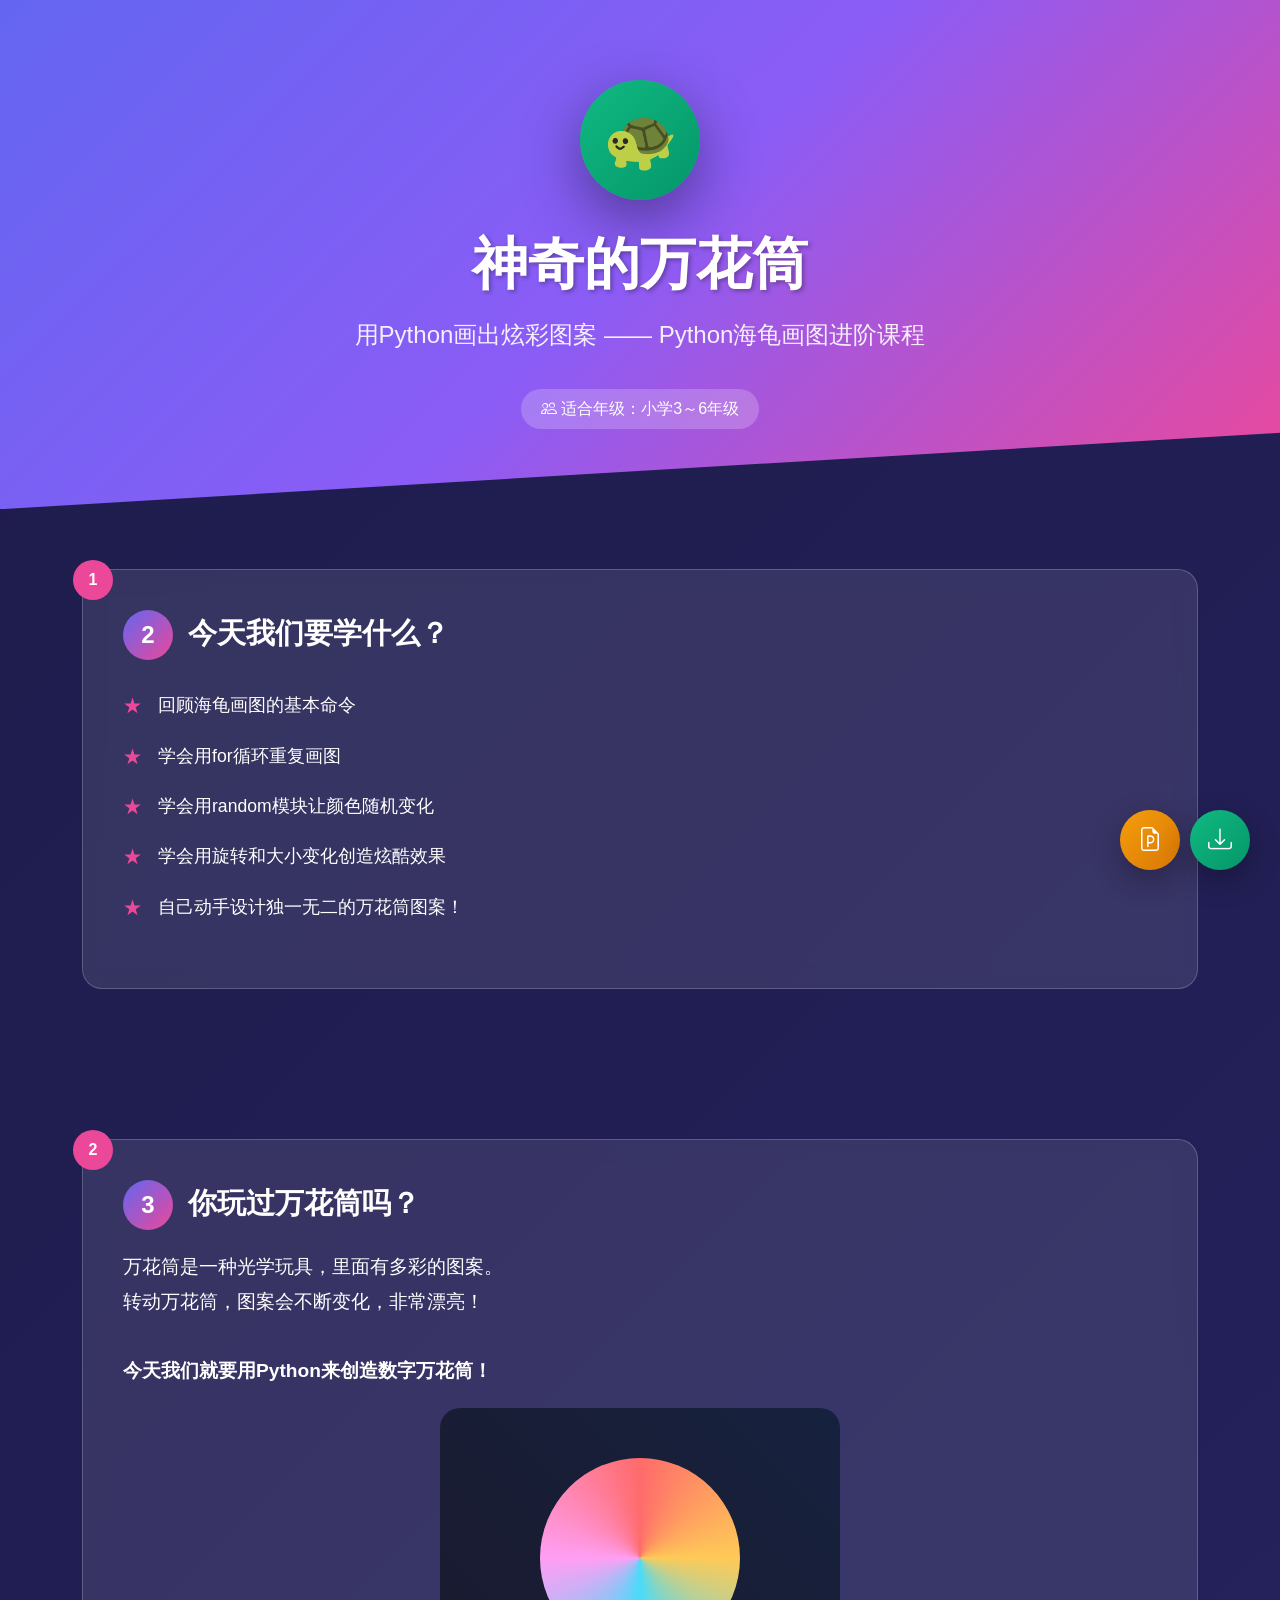
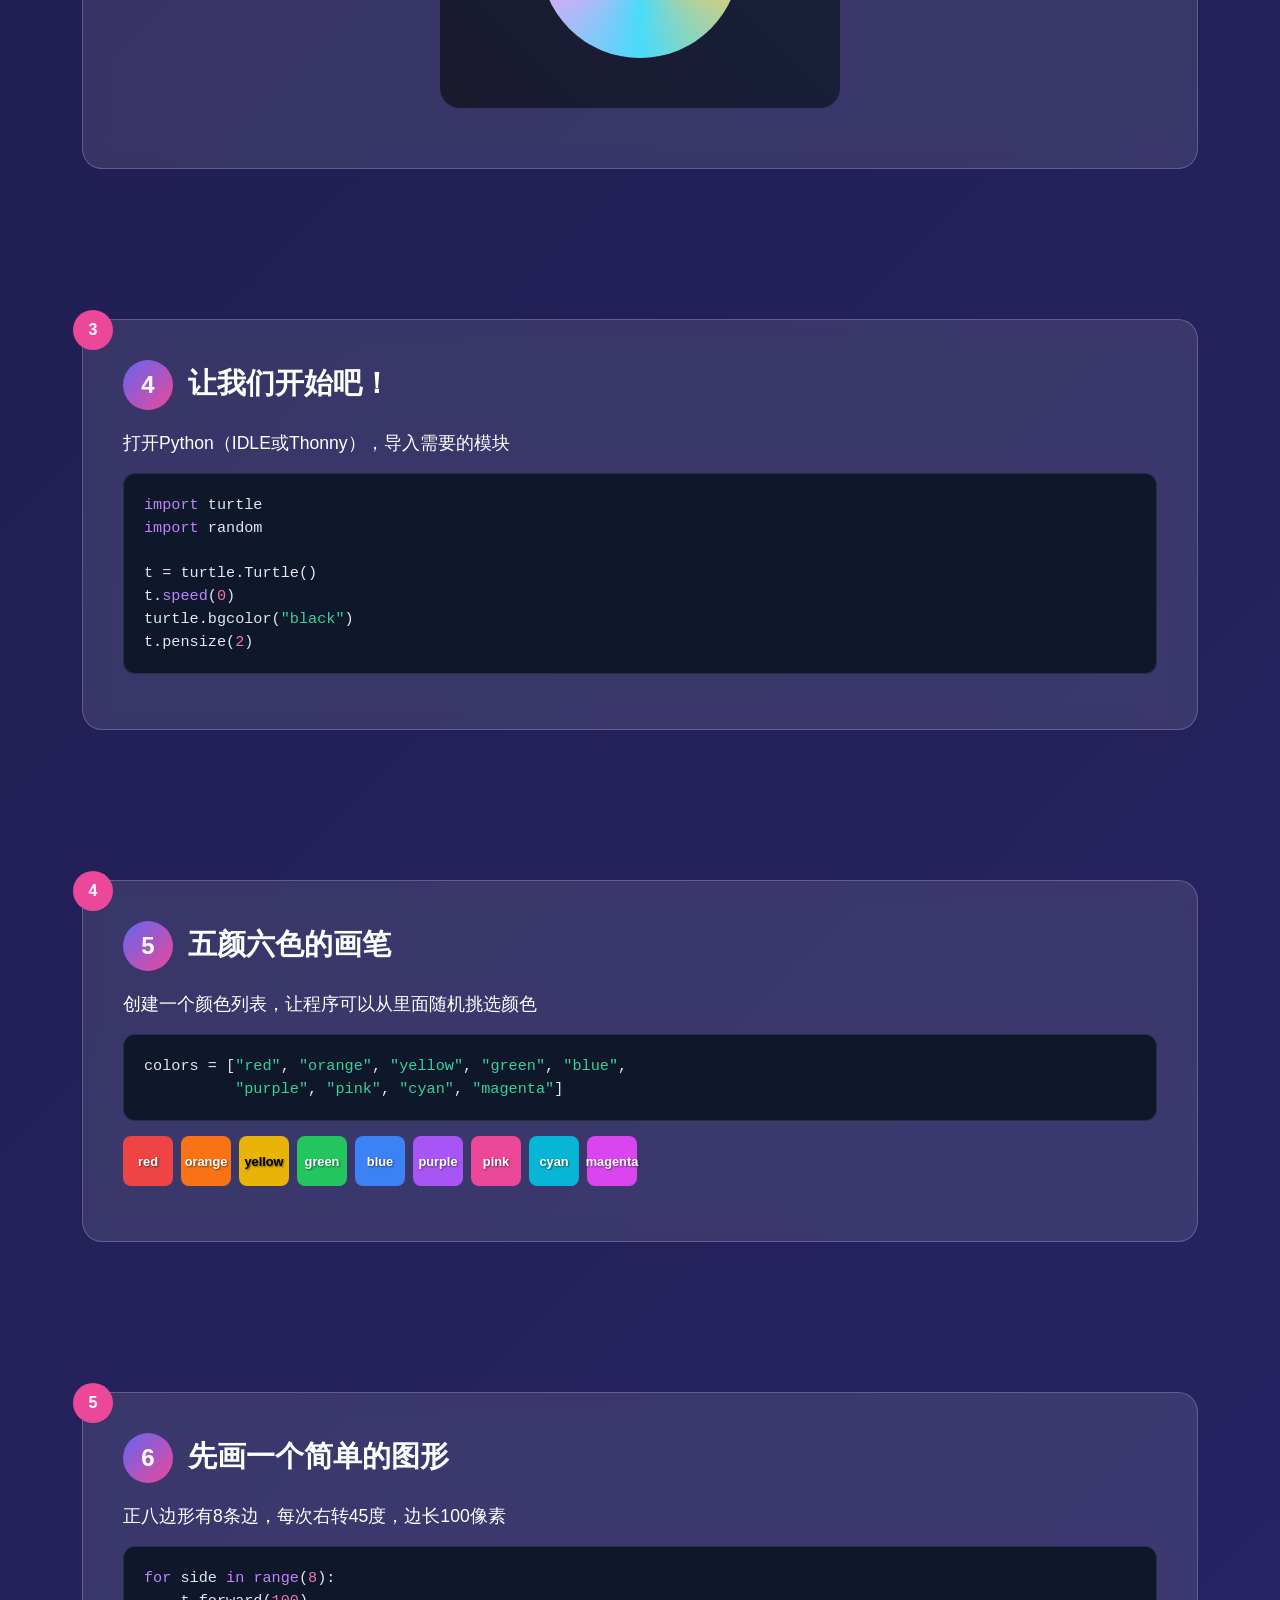
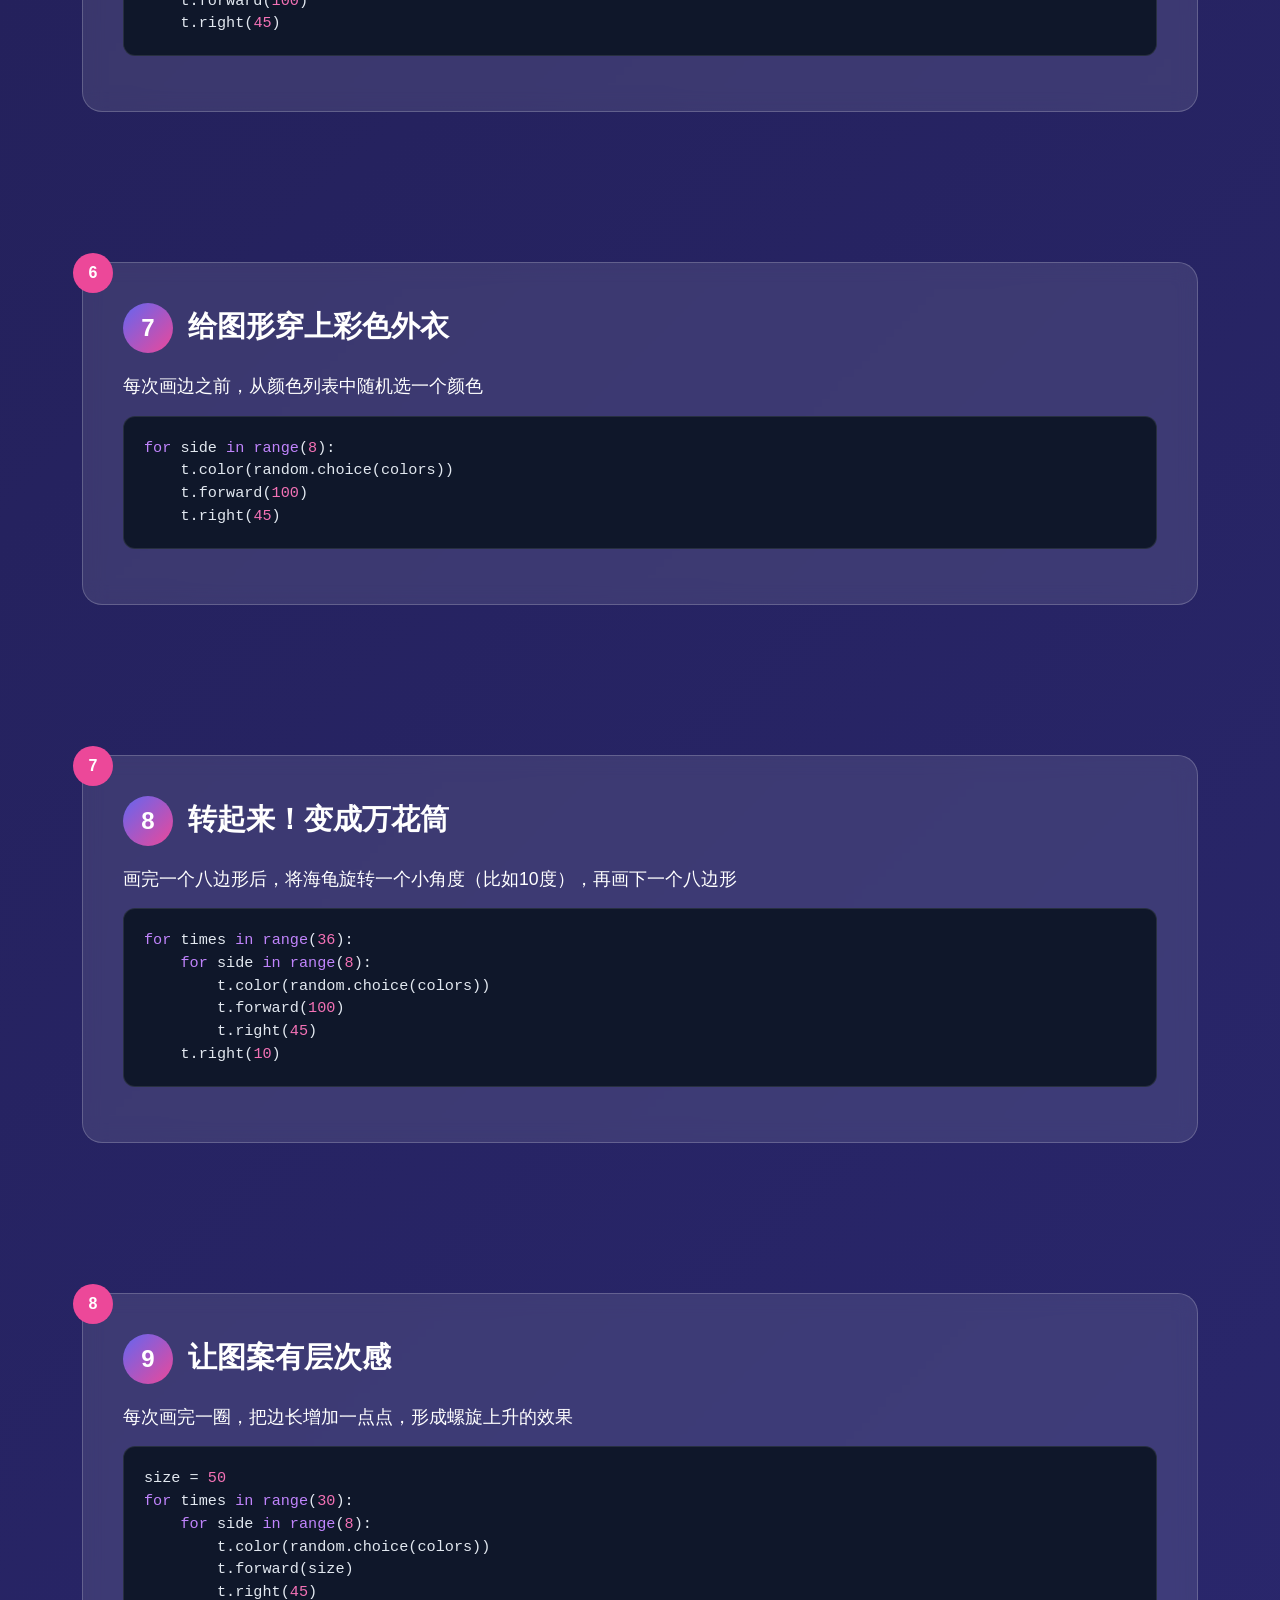
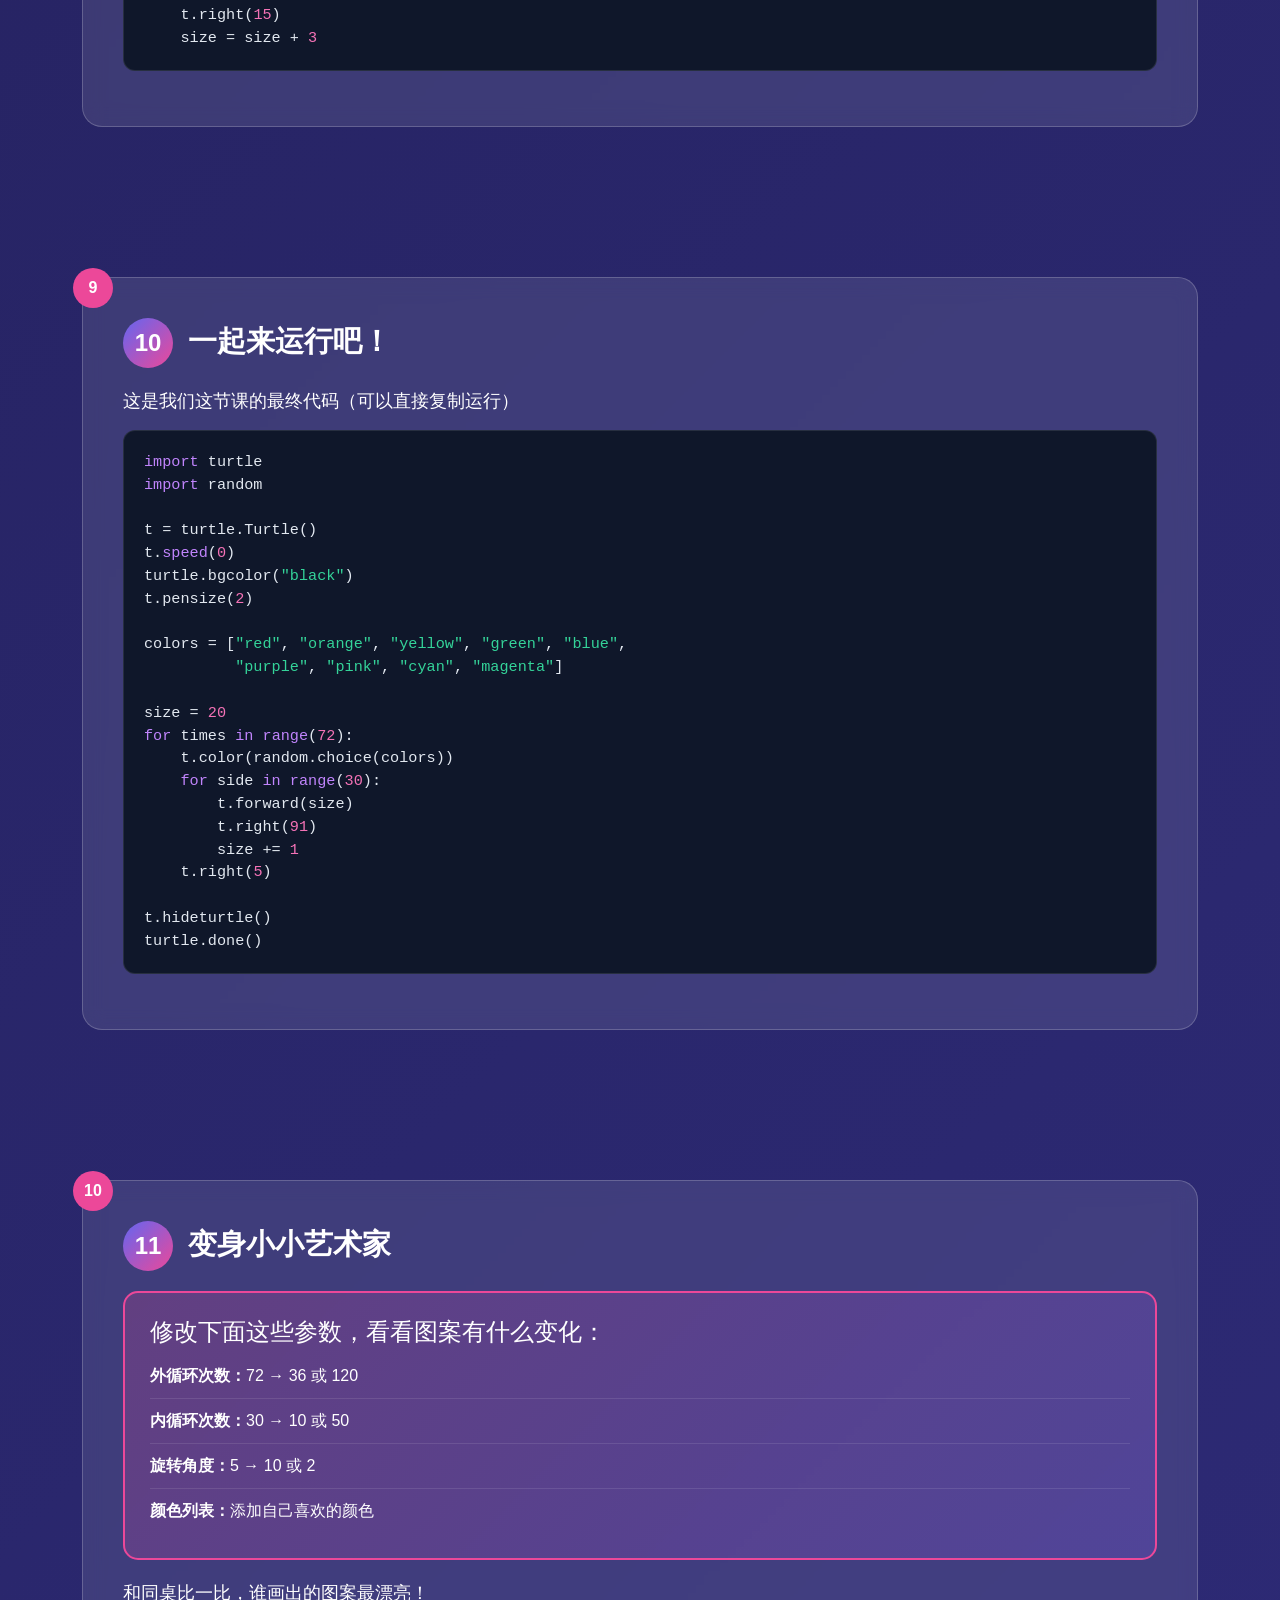
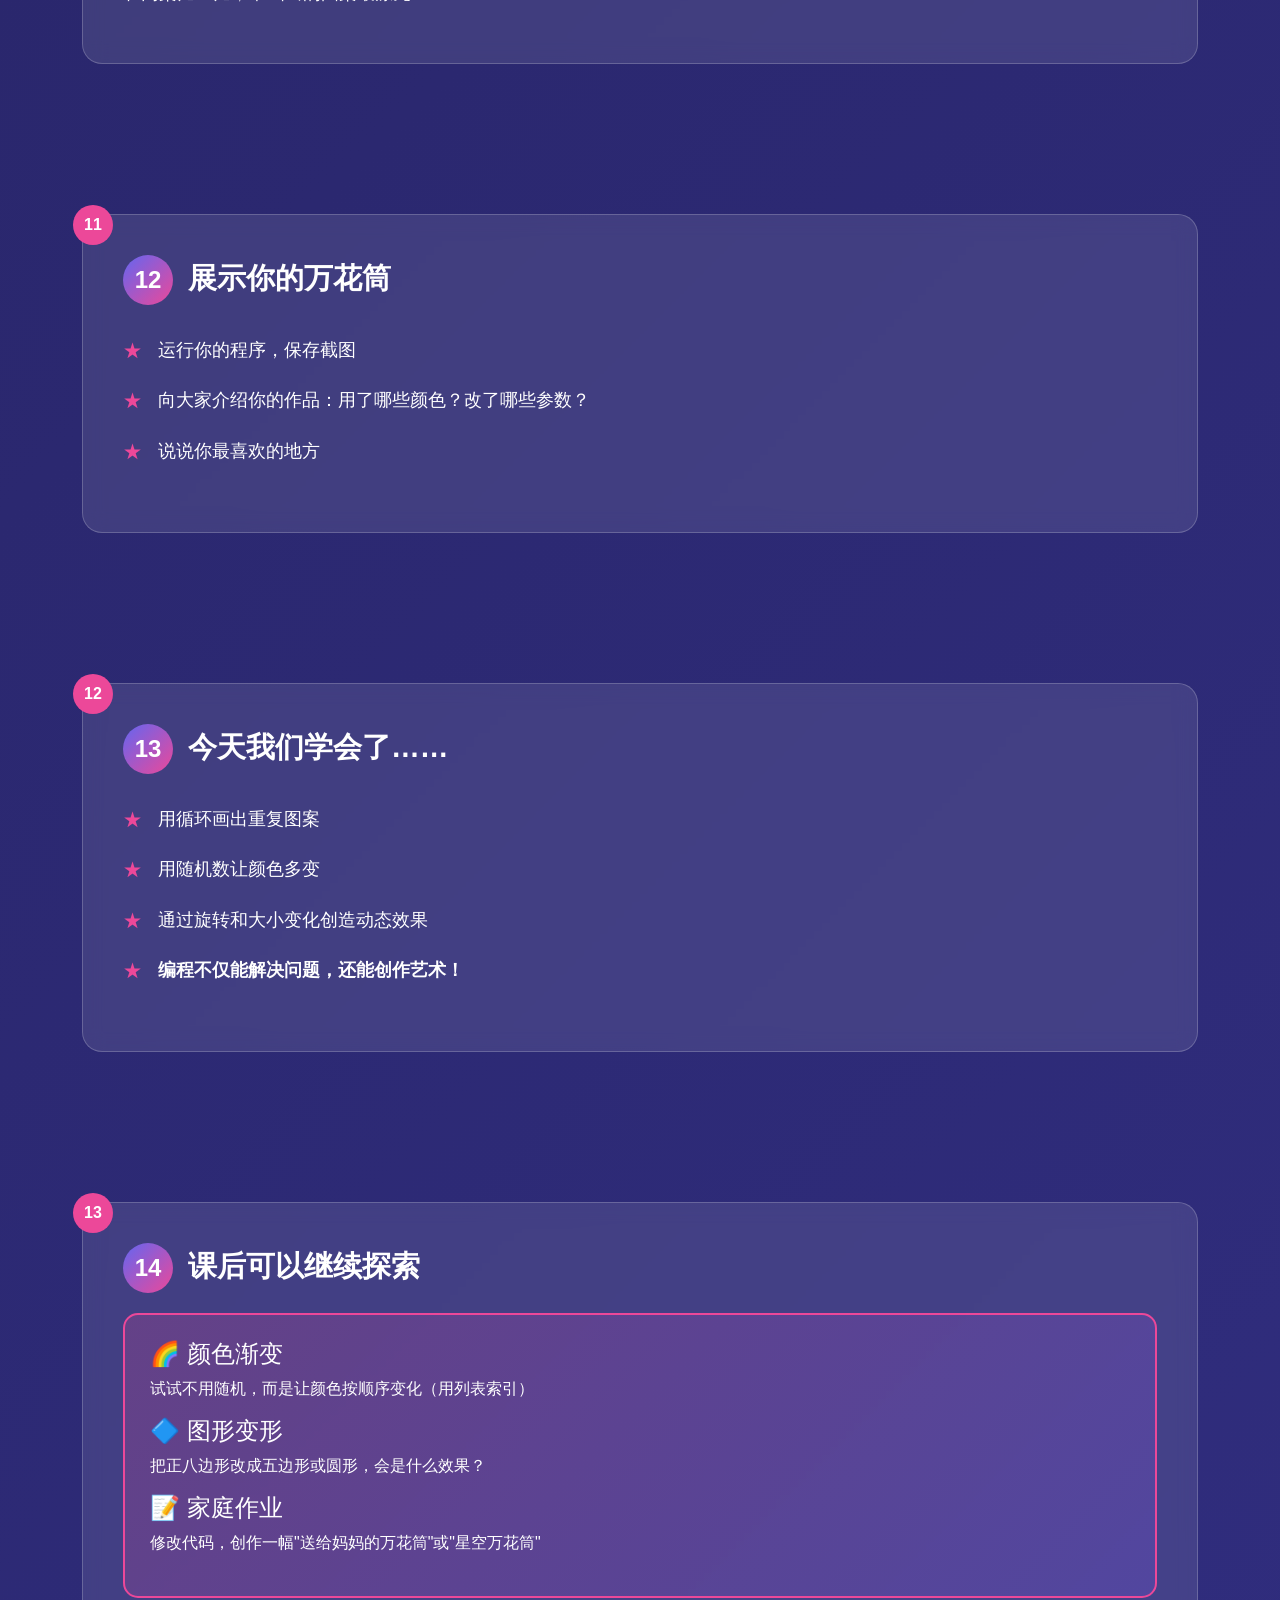
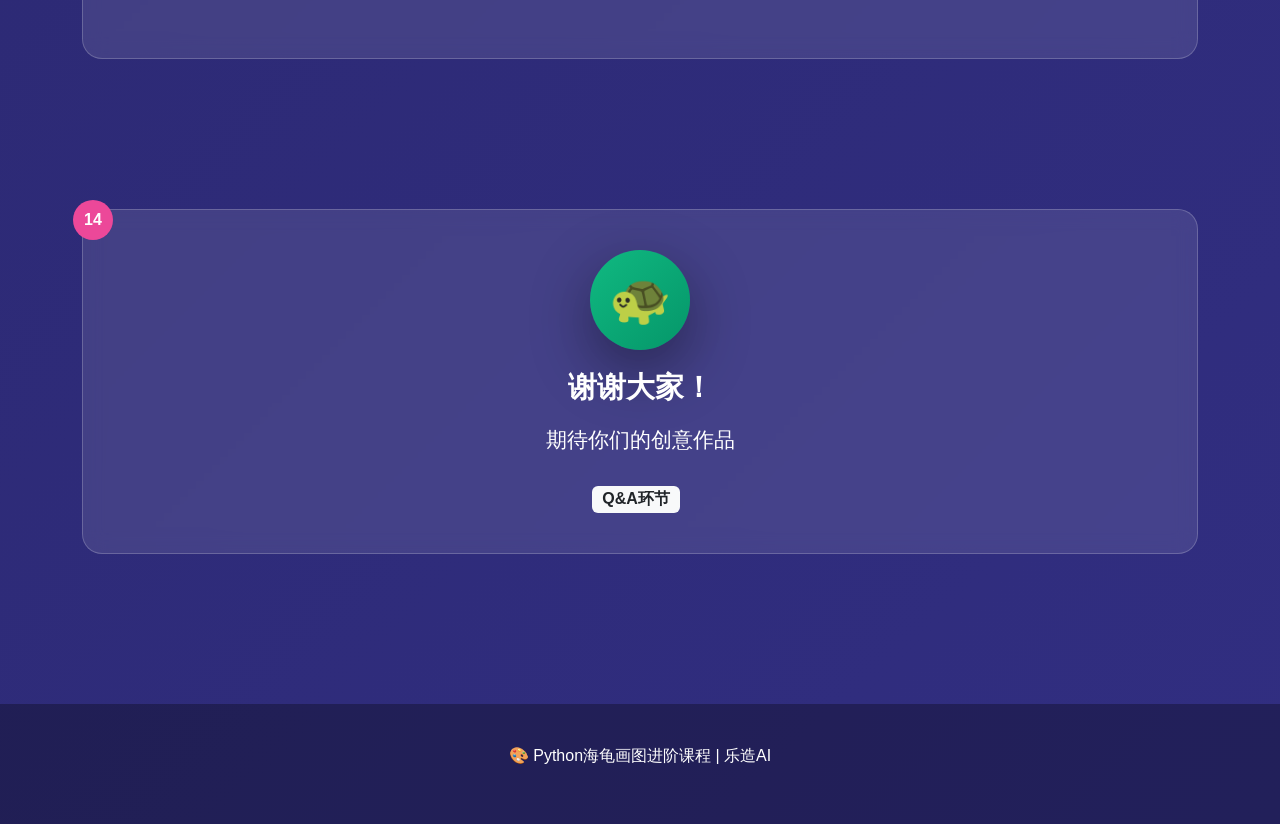
==== turtle-course/index.html @ e193a004 "Add turtle course - Python海龟画图课程PPT和网页" ====
<!DOCTYPE html>
<html lang="zh-CN">
<head>
    <meta charset="UTF-8">
    <meta name="viewport" content="width=device-width, initial-scale=1.0">
    <title>神奇的万花筒——Python海龟画图课程</title>
    <link href="https://cdn.jsdelivr.net/npm/bootstrap@5.3.0/dist/css/bootstrap.min.css" rel="stylesheet">
    <link href="https://cdn.jsdelivr.net/npm/bootstrap-icons@1.10.0/font/bootstrap-icons.css" rel="stylesheet">
    <style>
        :root {
            --primary: #6366f1;
            --secondary: #8b5cf6;
            --accent: #ec4899;
            --dark: #1e1b4b;
            --light: #f8fafc;
        }
        
        body {
            font-family: 'Microsoft YaHei', 'Segoe UI', sans-serif;
            background: linear-gradient(135deg, var(--dark) 0%, #312e81 100%);
            min-height: 100vh;
            color: white;
        }
        
        .hero {
            padding: 80px 0;
            text-align: center;
            background: linear-gradient(135deg, var(--primary), var(--secondary), var(--accent));
            clip-path: polygon(0 0, 100% 0, 100% 85%, 0 100%);
        }
        
        .hero h1 {
            font-size: 3.5rem;
            font-weight: 800;
            margin-bottom: 20px;
            text-shadow: 2px 2px 4px rgba(0,0,0,0.3);
        }
        
        .hero .subtitle {
            font-size: 1.5rem;
            opacity: 0.9;
        }
        
        .turtle-icon {
            width: 120px;
            height: 120px;
            margin: 0 auto 30px;
            background: linear-gradient(135deg, #10b981, #059669);
            border-radius: 50%;
            display: flex;
            align-items: center;
            justify-content: center;
            font-size: 60px;
            box-shadow: 0 20px 60px rgba(0,0,0,0.4);
        }
        
        .section {
            padding: 60px 0;
        }
        
        .section-card {
            background: rgba(255,255,255,0.1);
            backdrop-filter: blur(10px);
            border-radius: 20px;
            padding: 40px;
            margin-bottom: 30px;
            border: 1px solid rgba(255,255,255,0.2);
            transition: all 0.3s ease;
        }
        
        .section-card:hover {
            transform: translateY(-5px);
            box-shadow: 0 20px 40px rgba(0,0,0,0.3);
        }
        
        .section-number {
            display: inline-block;
            width: 50px;
            height: 50px;
            background: linear-gradient(135deg, var(--primary), var(--accent));
            border-radius: 50%;
            text-align: center;
            line-height: 50px;
            font-weight: bold;
            font-size: 1.5rem;
            margin-right: 15px;
        }
        
        .section-title {
            font-size: 1.8rem;
            font-weight: 600;
            margin-bottom: 20px;
        }
        
        .code-block {
            background: #0f172a;
            border-radius: 12px;
            padding: 20px;
            margin: 15px 0;
            overflow-x: auto;
            border: 1px solid rgba(255,255,255,0.1);
        }
        
        .code-block pre {
            margin: 0;
            color: #e2e8f0;
            font-family: 'Consolas', 'Monaco', monospace;
            font-size: 0.95rem;
        }
        
        .code-block .keyword { color: #c084fc; }
        .code-block .string { color: #34d399; }
        .code-block .number { color: #f472b6; }
        .code-block .comment { color: #64748b; }
        
        .feature-list {
            list-style: none;
            padding: 0;
        }
        
        .feature-list li {
            padding: 12px 0;
            padding-left: 35px;
            position: relative;
            font-size: 1.1rem;
        }
        
        .feature-list li::before {
            content: '★';
            position: absolute;
            left: 0;
            color: var(--accent);
            font-size: 1.2rem;
        }
        
        .color-palette {
            display: flex;
            gap: 8px;
            flex-wrap: wrap;
            margin: 15px 0;
        }
        
        .color-box {
            width: 50px;
            height: 50px;
            border-radius: 8px;
            display: flex;
            align-items: center;
            justify-content: center;
            font-size: 0.8rem;
            font-weight: bold;
            text-shadow: 1px 1px 2px rgba(0,0,0,0.5);
        }
        
        .kaleidoscope-preview {
            width: 100%;
            max-width: 400px;
            height: 300px;
            margin: 20px auto;
            background: linear-gradient(45deg, #1a1a2e, #16213e);
            border-radius: 20px;
            display: flex;
            align-items: center;
            justify-content: center;
            position: relative;
            overflow: hidden;
        }
        
        .spiral {
            position: absolute;
            width: 200px;
            height: 200px;
            border-radius: 50%;
            background: conic-gradient(from 0deg, #ff6b6b, #feca57, #48dbfb, #ff9ff3, #ff6b6b);
            animation: spin 10s linear infinite;
        }
        
        @keyframes spin {
            from { transform: rotate(0deg) scale(0.5); }
            to { transform: rotate(360deg) scale(1); }
        }
        
        .nav-buttons {
            position: fixed;
            bottom: 30px;
            right: 30px;
            display: flex;
            gap: 10px;
            z-index: 100;
        }
        
        .nav-btn {
            width: 60px;
            height: 60px;
            border-radius: 50%;
            border: none;
            display: flex;
            align-items: center;
            justify-content: center;
            font-size: 1.5rem;
            cursor: pointer;
            transition: all 0.3s ease;
            box-shadow: 0 10px 30px rgba(0,0,0,0.3);
        }
        
        .btn-download {
            background: linear-gradient(135deg, #10b981, #059669);
            color: white;
        }
        
        .btn-ppt {
            background: linear-gradient(135deg, #f59e0b, #d97706);
            color: white;
        }
        
        .nav-btn:hover {
            transform: scale(1.1);
        }
        
        .target-audience {
            display: inline-block;
            background: rgba(255,255,255,0.2);
            padding: 8px 20px;
            border-radius: 20px;
            margin-top: 20px;
        }
        
        .challenge-box {
            background: linear-gradient(135deg, rgba(236, 72, 153, 0.2), rgba(139, 92, 246, 0.2));
            border: 2px solid var(--accent);
            border-radius: 15px;
            padding: 25px;
            margin: 20px 0;
        }
        
        .param-item {
            display: flex;
            align-items: center;
            padding: 10px 0;
            border-bottom: 1px solid rgba(255,255,255,0.1);
        }
        
        .param-item:last-child {
            border-bottom: none;
        }
        
        footer {
            text-align: center;
            padding: 40px;
            background: rgba(0,0,0,0.3);
            margin-top: 60px;
        }
        
        .page-flow {
            counter-reset: section;
        }
        
        .page-flow .section-card {
            counter-increment: section;
        }
        
        .page-flow .section-card::before {
            content: counter(section);
            position: absolute;
            top: -10px;
            left: -10px;
            width: 40px;
            height: 40px;
            background: var(--accent);
            border-radius: 50%;
            display: flex;
            align-items: center;
            justify-content: center;
            font-weight: bold;
        }
    </style>
</head>
<body>
    <!-- 封面 -->
    <section class="hero">
        <div class="container">
            <div class="turtle-icon">🐢</div>
            <h1>神奇的万花筒</h1>
            <p class="subtitle">用Python画出炫彩图案 —— Python海龟画图进阶课程</p>
            <div class="target-audience">
                <i class="bi bi-people"></i> 适合年级：小学3～6年级
            </div>
        </div>
    </section>

    <div class="container page-flow">
        <!-- 第2页：课程目标 -->
        <section class="section">
            <div class="section-card">
                <h2 class="section-title"><span class="section-number">2</span>今天我们要学什么？</h2>
                <ul class="feature-list">
                    <li>回顾海龟画图的基本命令</li>
                    <li>学会用for循环重复画图</li>
                    <li>学会用random模块让颜色随机变化</li>
                    <li>学会用旋转和大小变化创造炫酷效果</li>
                    <li>自己动手设计独一无二的万花筒图案！</li>
                </ul>
            </div>
        </section>

        <!-- 第3页：导入 -->
        <section class="section">
            <div class="section-card">
                <h2 class="section-title"><span class="section-number">3</span>你玩过万花筒吗？</h2>
                <p style="font-size: 1.2rem; line-height: 1.8;">
                    万花筒是一种光学玩具，里面有多彩的图案。<br>
                    转动万花筒，图案会不断变化，非常漂亮！<br><br>
                    <strong>今天我们就要用Python来创造数字万花筒！</strong>
                </p>
                <div class="kaleidoscope-preview">
                    <div class="spiral"></div>
                </div>
            </div>
        </section>

        <!-- 第4页：准备工作 -->
        <section class="section">
            <div class="section-card">
                <h2 class="section-title"><span class="section-number">4</span>让我们开始吧！</h2>
                <p style="font-size: 1.1rem;">打开Python（IDLE或Thonny），导入需要的模块</p>
                <div class="code-block">
<pre><span class="keyword">import</span> turtle
<span class="keyword">import</span> random

t = turtle.Turtle()
t.<span class="keyword">speed</span>(<span class="number">0</span>)
turtle.bgcolor(<span class="string">"black"</span>)
t.pensize(<span class="number">2</span>)</pre>
                </div>
            </div>
        </section>

        <!-- 第5页：准备颜色列表 -->
        <section class="section">
            <div class="section-card">
                <h2 class="section-title"><span class="section-number">5</span>五颜六色的画笔</h2>
                <p style="font-size: 1.1rem;">创建一个颜色列表，让程序可以从里面随机挑选颜色</p>
                <div class="code-block">
<pre>colors = [<span class="string">"red"</span>, <span class="string">"orange"</span>, <span class="string">"yellow"</span>, <span class="string">"green"</span>, <span class="string">"blue"</span>, 
          <span class="string">"purple"</span>, <span class="string">"pink"</span>, <span class="string">"cyan"</span>, <span class="string">"magenta"</span>]</pre>
                </div>
                <div class="color-palette">
                    <div class="color-box" style="background: #ef4444; color: white;">red</div>
                    <div class="color-box" style="background: #f97316; color: white;">orange</div>
                    <div class="color-box" style="background: #eab308; color: black;">yellow</div>
                    <div class="color-box" style="background: #22c55e; color: white;">green</div>
                    <div class="color-box" style="background: #3b82f6; color: white;">blue</div>
                    <div class="color-box" style="background: #a855f7; color: white;">purple</div>
                    <div class="color-box" style="background: #ec4899; color: white;">pink</div>
                    <div class="color-box" style="background: #06b6d4; color: white;">cyan</div>
                    <div class="color-box" style="background: #d946ef; color: white;">magenta</div>
                </div>
            </div>
        </section>

        <!-- 第6页：画正八边形 -->
        <section class="section">
            <div class="section-card">
                <h2 class="section-title"><span class="section-number">6</span>先画一个简单的图形</h2>
                <p style="font-size: 1.1rem;">正八边形有8条边，每次右转45度，边长100像素</p>
                <div class="code-block">
<pre><span class="keyword">for</span> side <span class="keyword">in</span> <span class="keyword">range</span>(<span class="number">8</span>):
    t.forward(<span class="number">100</span>)
    t.right(<span class="number">45</span>)</pre>
                </div>
            </div>
        </section>

        <!-- 第7页：让颜色随机变化 -->
        <section class="section">
            <div class="section-card">
                <h2 class="section-title"><span class="section-number">7</span>给图形穿上彩色外衣</h2>
                <p style="font-size: 1.1rem;">每次画边之前，从颜色列表中随机选一个颜色</p>
                <div class="code-block">
<pre><span class="keyword">for</span> side <span class="keyword">in</span> <span class="keyword">range</span>(<span class="number">8</span>):
    t.color(random.choice(colors))
    t.forward(<span class="number">100</span>)
    t.right(<span class="number">45</span>)</pre>
                </div>
            </div>
        </section>

        <!-- 第8页：旋转整体图案 -->
        <section class="section">
            <div class="section-card">
                <h2 class="section-title"><span class="section-number">8</span>转起来！变成万花筒</h2>
                <p style="font-size: 1.1rem;">画完一个八边形后，将海龟旋转一个小角度（比如10度），再画下一个八边形</p>
                <div class="code-block">
<pre><span class="keyword">for</span> times <span class="keyword">in</span> <span class="keyword">range</span>(<span class="number">36</span>):
    <span class="keyword">for</span> side <span class="keyword">in</span> <span class="keyword">range</span>(<span class="number">8</span>):
        t.color(random.choice(colors))
        t.forward(<span class="number">100</span>)
        t.right(<span class="number">45</span>)
    t.right(<span class="number">10</span>)</pre>
                </div>
            </div>
        </section>

        <!-- 第9页：改变大小 -->
        <section class="section">
            <div class="section-card">
                <h2 class="section-title"><span class="section-number">9</span>让图案有层次感</h2>
                <p style="font-size: 1.1rem;">每次画完一圈，把边长增加一点点，形成螺旋上升的效果</p>
                <div class="code-block">
<pre>size = <span class="number">50</span>
<span class="keyword">for</span> times <span class="keyword">in</span> <span class="keyword">range</span>(<span class="number">30</span>):
    <span class="keyword">for</span> side <span class="keyword">in</span> <span class="keyword">range</span>(<span class="number">8</span>):
        t.color(random.choice(colors))
        t.forward(size)
        t.right(<span class="number">45</span>)
    t.right(<span class="number">15</span>)
    size = size + <span class="number">3</span></pre>
                </div>
            </div>
        </section>

        <!-- 第10页：完整代码 -->
        <section class="section">
            <div class="section-card">
                <h2 class="section-title"><span class="section-number">10</span>一起来运行吧！</h2>
                <p style="font-size: 1.1rem;">这是我们这节课的最终代码（可以直接复制运行）</p>
                <div class="code-block">
<pre><span class="keyword">import</span> turtle
<span class="keyword">import</span> random

t = turtle.Turtle()
t.<span class="keyword">speed</span>(<span class="number">0</span>)
turtle.bgcolor(<span class="string">"black"</span>)
t.pensize(<span class="number">2</span>)

colors = [<span class="string">"red"</span>, <span class="string">"orange"</span>, <span class="string">"yellow"</span>, <span class="string">"green"</span>, <span class="string">"blue"</span>, 
          <span class="string">"purple"</span>, <span class="string">"pink"</span>, <span class="string">"cyan"</span>, <span class="string">"magenta"</span>]

size = <span class="number">20</span>
<span class="keyword">for</span> times <span class="keyword">in</span> <span class="keyword">range</span>(<span class="number">72</span>):
    t.color(random.choice(colors))
    <span class="keyword">for</span> side <span class="keyword">in</span> <span class="keyword">range</span>(<span class="number">30</span>):
        t.forward(size)
        t.right(<span class="number">91</span>)
        size += <span class="number">1</span>
    t.right(<span class="number">5</span>)

t.hideturtle()
turtle.done()</pre>
                </div>
            </div>
        </section>

        <!-- 第11页：互动活动 -->
        <section class="section">
            <div class="section-card">
                <h2 class="section-title"><span class="section-number">11</span>变身小小艺术家</h2>
                <div class="challenge-box">
                    <h4>修改下面这些参数，看看图案有什么变化：</h4>
                    <div class="param-item">
                        <strong>外循环次数：</strong> 72 → 36 或 120
                    </div>
                    <div class="param-item">
                        <strong>内循环次数：</strong> 30 → 10 或 50
                    </div>
                    <div class="param-item">
                        <strong>旋转角度：</strong> 5 → 10 或 2
                    </div>
                    <div class="param-item">
                        <strong>颜色列表：</strong> 添加自己喜欢的颜色
                    </div>
                </div>
                <p style="font-size: 1.1rem;">和同桌比一比，谁画出的图案最漂亮！</p>
            </div>
        </section>

        <!-- 第12页：作品展示 -->
        <section class="section">
            <div class="section-card">
                <h2 class="section-title"><span class="section-number">12</span>展示你的万花筒</h2>
                <ul class="feature-list">
                    <li>运行你的程序，保存截图</li>
                    <li>向大家介绍你的作品：用了哪些颜色？改了哪些参数？</li>
                    <li>说说你最喜欢的地方</li>
                </ul>
            </div>
        </section>

        <!-- 第13页：课程总结 -->
        <section class="section">
            <div class="section-card">
                <h2 class="section-title"><span class="section-number">13</span>今天我们学会了……</h2>
                <ul class="feature-list">
                    <li>用循环画出重复图案</li>
                    <li>用随机数让颜色多变</li>
                    <li>通过旋转和大小变化创造动态效果</li>
                    <li><strong>编程不仅能解决问题，还能创作艺术！</strong></li>
                </ul>
            </div>
        </section>

        <!-- 第14页：课后作业 -->
        <section class="section">
            <div class="section-card">
                <h2 class="section-title"><span class="section-number">14</span>课后可以继续探索</h2>
                <div class="challenge-box">
                    <h4>🌈 颜色渐变</h4>
                    <p>试试不用随机，而是让颜色按顺序变化（用列表索引）</p>
                    
                    <h4>🔷 图形变形</h4>
                    <p>把正八边形改成五边形或圆形，会是什么效果？</p>
                    
                    <h4>📝 家庭作业</h4>
                    <p>修改代码，创作一幅"送给妈妈的万花筒"或"星空万花筒"</p>
                </div>
            </div>
        </section>

        <!-- 第15页：结束页 -->
        <section class="section">
            <div class="section-card" style="text-align: center;">
                <div class="turtle-icon" style="width: 100px; height: 100px; font-size: 50px; margin: 0 auto 20px;">🐢</div>
                <h2 class="section-title">谢谢大家！</h2>
                <p class="subtitle" style="font-size: 1.3rem;">期待你们的创意作品</p>
                <div style="margin-top: 30px;">
                    <span class="badge bg-light text-dark fs-6 me-2">Q&A环节</span>
                </div>
            </div>
        </section>
    </div>

    <footer>
        <div class="container">
            <p>🎨 Python海龟画图进阶课程 | 乐造AI</p>
        </div>
    </footer>

    <div class="nav-buttons">
        <button class="nav-btn btn-ppt" onclick="downloadPPT()" title="下载PPT">
            <i class="bi bi-file-earmark-ppt"></i>
        </button>
        <button class="nav-btn btn-download" onclick="downloadHTML()" title="下载网页">
            <i class="bi bi-download"></i>
        </button>
    </div>

    <script src="https://cdn.jsdelivr.net/npm/bootstrap@5.3.0/dist/js/bootstrap.bundle.min.js"></script>
    <script>
        function downloadHTML() {
            alert('网页已打开，可以直接保存为HTML文件！\n\n方法：Ctrl+S 保存网页');
        }
        
        function downloadPPT() {
            alert('正在生成PPT，请稍候...\n\n如需PPT，可使用以下工具：\n1. python-pptx 库\n2. WPS/Office 打开网页后另存为PPT\n3. 使用在线转换工具');
        }
    </script>
</body>
</html>
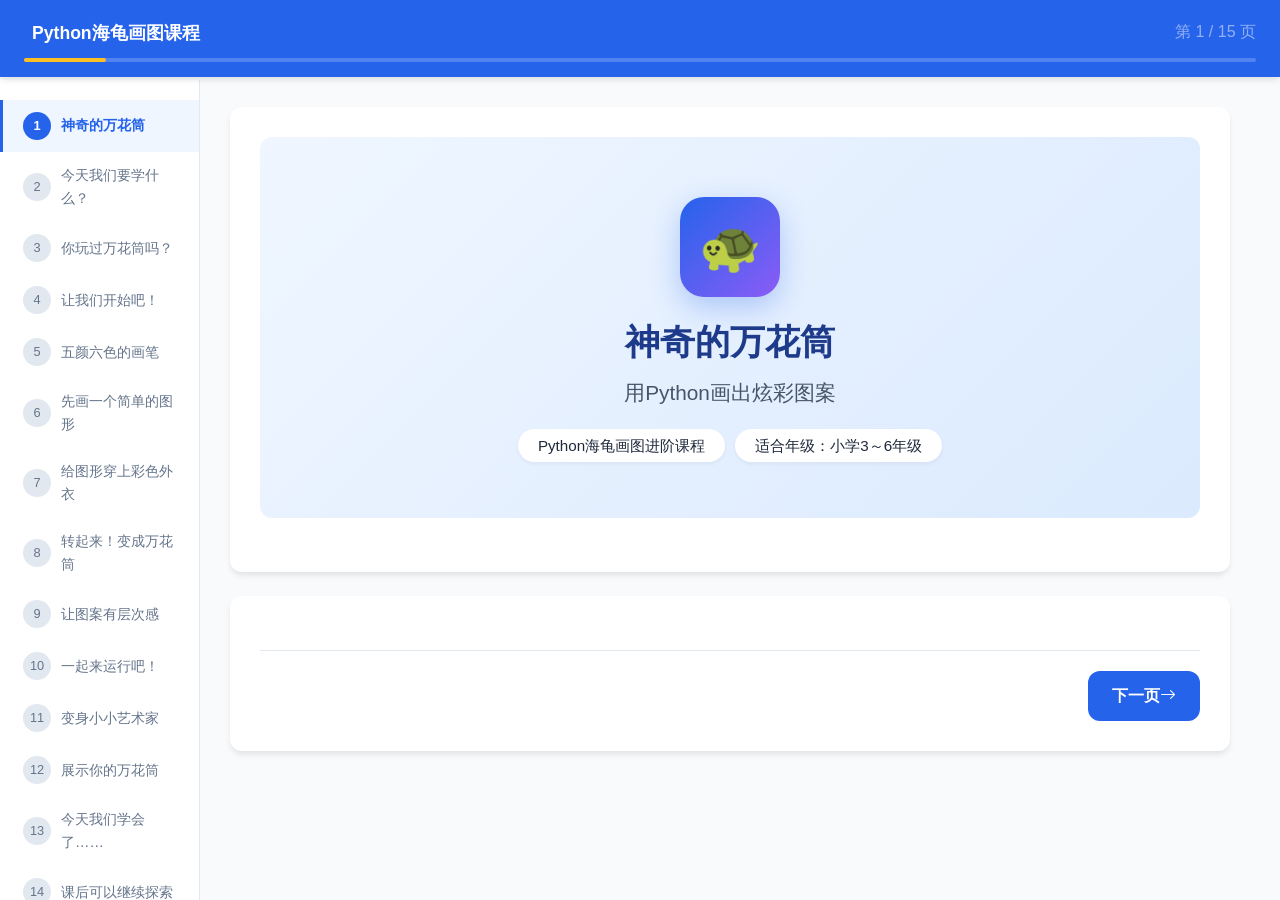
==== commit b2934fdc: "Update: 教学版UI优化 - 护眼配色、左侧导航、代码高亮" ====
--- a/turtle-course/index.html
+++ b/turtle-course/index.html
@@ -8,97 +8,205 @@
     <link href="https://cdn.jsdelivr.net/npm/bootstrap-icons@1.10.0/font/bootstrap-icons.css" rel="stylesheet">
     <style>
         :root {
-            --primary: #6366f1;
-            --secondary: #8b5cf6;
-            --accent: #ec4899;
-            --dark: #1e1b4b;
-            --light: #f8fafc;
-        }
+            --primary: #2563eb;
+            --primary-light: #3b82f6;
+            --secondary: #059669;
+            --accent: #dc2626;
+            --warning: #d97706;
+            --bg-main: #f8fafc;
+            --bg-card: #ffffff;
+            --bg-code: #1e293b;
+            --text-main: #1e293b;
+            --text-light: #64748b;
+            --radius: 12px;
+            --shadow: 0 4px 6px -1px rgba(0, 0, 0, 0.1);
+        }
+        
+        * { box-sizing: border-box; }
         
         body {
-            font-family: 'Microsoft YaHei', 'Segoe UI', sans-serif;
-            background: linear-gradient(135deg, var(--dark) 0%, #312e81 100%);
-            min-height: 100vh;
+            font-family: 'Microsoft YaHei', 'PingFang SC', sans-serif;
+            background: var(--bg-main);
+            color: var(--text-main);
+            line-height: 1.6;
+        }
+        
+        .top-nav {
+            background: var(--primary);
+            padding: 15px 0;
+            position: sticky;
+            top: 0;
+            z-index: 100;
+            box-shadow: var(--shadow);
+        }
+        
+        .progress-container {
+            background: rgba(255,255,255,0.2);
+            height: 4px;
+            border-radius: 2px;
+            margin-top: 10px;
+        }
+        
+        .progress-bar-custom {
+            background: #fbbf24;
+            height: 100%;
+            border-radius: 2px;
+            transition: width 0.3s ease;
+        }
+        
+        .page-nav {
+            position: fixed;
+            left: 0;
+            top: 80px;
+            width: 200px;
+            height: calc(100vh - 80px);
+            background: var(--bg-card);
+            border-right: 1px solid #e2e8f0;
+            overflow-y: auto;
+            padding: 20px 0;
+            z-index: 50;
+        }
+        
+        .page-nav-item {
+            display: flex;
+            align-items: center;
+            padding: 12px 20px;
+            color: var(--text-light);
+            text-decoration: none;
+            font-size: 0.9rem;
+            transition: all 0.2s;
+            border-left: 3px solid transparent;
+            cursor: pointer;
+        }
+        
+        .page-nav-item:hover { background: #f1f5f9; color: var(--primary); }
+        
+        .page-nav-item.active {
+            background: #eff6ff;
+            color: var(--primary);
+            border-left-color: var(--primary);
+            font-weight: 600;
+        }
+        
+        .page-nav-number {
+            display: inline-flex;
+            align-items: center;
+            justify-content: center;
+            width: 28px;
+            height: 28px;
+            background: #e2e8f0;
+            border-radius: 50%;
+            font-size: 0.8rem;
+            margin-right: 10px;
+            flex-shrink: 0;
+        }
+        
+        .page-nav-item.active .page-nav-number {
+            background: var(--primary);
             color: white;
         }
         
-        .hero {
-            padding: 80px 0;
-            text-align: center;
-            background: linear-gradient(135deg, var(--primary), var(--secondary), var(--accent));
-            clip-path: polygon(0 0, 100% 0, 100% 85%, 0 100%);
-        }
-        
-        .hero h1 {
-            font-size: 3.5rem;
-            font-weight: 800;
-            margin-bottom: 20px;
-            text-shadow: 2px 2px 4px rgba(0,0,0,0.3);
-        }
-        
-        .hero .subtitle {
+        .main-content {
+            margin-left: 200px;
+            padding: 30px;
+            max-width: calc(100% - 200px);
+        }
+        
+        .lesson-card {
+            background: var(--bg-card);
+            border-radius: var(--radius);
+            box-shadow: var(--shadow);
+            padding: 30px;
+            margin-bottom: 24px;
+            max-width: 1000px;
+        }
+        
+        .lesson-header {
+            display: flex;
+            align-items: center;
+            margin-bottom: 24px;
+            padding-bottom: 16px;
+            border-bottom: 2px solid #f1f5f9;
+        }
+        
+        .lesson-number {
+            display: inline-flex;
+            align-items: center;
+            justify-content: center;
+            width: 48px;
+            height: 48px;
+            background: linear-gradient(135deg, var(--primary), var(--primary-light));
+            color: white;
+            border-radius: 12px;
+            font-size: 1.2rem;
+            font-weight: bold;
+            margin-right: 16px;
+        }
+        
+        .lesson-title {
             font-size: 1.5rem;
-            opacity: 0.9;
-        }
-        
-        .turtle-icon {
-            width: 120px;
-            height: 120px;
-            margin: 0 auto 30px;
-            background: linear-gradient(135deg, #10b981, #059669);
-            border-radius: 50%;
+            font-weight: 700;
+            margin: 0;
+        }
+        
+        .content-list {
+            list-style: none;
+            padding: 0;
+        }
+        
+        .content-list li {
+            padding: 10px 0 10px 28px;
+            position: relative;
+            font-size: 1rem;
+        }
+        
+        .content-list li::before {
+            content: '➊';
+            position: absolute;
+            left: 0;
+            color: var(--primary);
+            font-weight: bold;
+        }
+        
+        .content-list li:nth-child(2)::before { content: '➋'; }
+        .content-list li:nth-child(3)::before { content: '➌'; }
+        .content-list li:nth-child(4)::before { content: '➍'; }
+        .content-list li:nth-child(5)::before { content: '➎'; }
+        
+        .code-container {
+            background: var(--bg-code);
+            border-radius: var(--radius);
+            overflow: hidden;
+            margin: 16px 0;
+        }
+        
+        .code-header {
+            background: #0f172a;
+            padding: 10px 16px;
             display: flex;
             align-items: center;
-            justify-content: center;
-            font-size: 60px;
-            box-shadow: 0 20px 60px rgba(0,0,0,0.4);
-        }
-        
-        .section {
-            padding: 60px 0;
-        }
-        
-        .section-card {
-            background: rgba(255,255,255,0.1);
-            backdrop-filter: blur(10px);
-            border-radius: 20px;
-            padding: 40px;
-            margin-bottom: 30px;
-            border: 1px solid rgba(255,255,255,0.2);
-            transition: all 0.3s ease;
-        }
-        
-        .section-card:hover {
-            transform: translateY(-5px);
-            box-shadow: 0 20px 40px rgba(0,0,0,0.3);
-        }
-        
-        .section-number {
-            display: inline-block;
-            width: 50px;
-            height: 50px;
-            background: linear-gradient(135deg, var(--primary), var(--accent));
-            border-radius: 50%;
-            text-align: center;
-            line-height: 50px;
-            font-weight: bold;
-            font-size: 1.5rem;
-            margin-right: 15px;
-        }
-        
-        .section-title {
-            font-size: 1.8rem;
-            font-weight: 600;
-            margin-bottom: 20px;
-        }
+            justify-content: space-between;
+            border-bottom: 1px solid #334155;
+        }
+        
+        .code-lang { color: #94a3b8; font-size: 0.85rem; font-family: 'Consolas', monospace; }
+        
+        .code-copy {
+            background: var(--primary);
+            color: white;
+            border: none;
+            padding: 6px 14px;
+            border-radius: 6px;
+            font-size: 0.85rem;
+            cursor: pointer;
+        }
+        
+        .code-copy:hover { background: var(--primary-light); }
         
         .code-block {
-            background: #0f172a;
-            border-radius: 12px;
             padding: 20px;
-            margin: 15px 0;
             overflow-x: auto;
-            border: 1px solid rgba(255,255,255,0.1);
+            margin: 0;
         }
         
         .code-block pre {
@@ -106,330 +214,269 @@
             color: #e2e8f0;
             font-family: 'Consolas', 'Monaco', monospace;
             font-size: 0.95rem;
+            line-height: 1.7;
         }
         
         .code-block .keyword { color: #c084fc; }
+        .code-block .function { color: #60a5fa; }
         .code-block .string { color: #34d399; }
         .code-block .number { color: #f472b6; }
-        .code-block .comment { color: #64748b; }
-        
-        .feature-list {
-            list-style: none;
-            padding: 0;
-        }
-        
-        .feature-list li {
-            padding: 12px 0;
-            padding-left: 35px;
-            position: relative;
-            font-size: 1.1rem;
-        }
-        
-        .feature-list li::before {
-            content: '★';
-            position: absolute;
-            left: 0;
-            color: var(--accent);
-            font-size: 1.2rem;
-        }
-        
-        .color-palette {
+        
+        .tip-box {
+            background: #fef3c7;
+            border-left: 4px solid var(--warning);
+            padding: 16px 20px;
+            border-radius: 0 var(--radius) var(--radius) 0;
+            margin: 16px 0;
+        }
+        
+        .tip-box i { color: var(--warning); margin-right: 8px; }
+        
+        .success-box {
+            background: #ecfdf5;
+            border-left: 4px solid var(--secondary);
+            padding: 16px 20px;
+            border-radius: 0 var(--radius) var(--radius) 0;
+            margin: 16px 0;
+        }
+        
+        .success-box i { color: var(--secondary); margin-right: 8px; }
+        
+        .cover-page {
+            text-align: center;
+            padding: 60px 40px;
+            background: linear-gradient(135deg, #eff6ff 0%, #dbeafe 100%);
+            border-radius: var(--radius);
+            margin-bottom: 24px;
+        }
+        
+        .cover-icon {
+            width: 100px;
+            height: 100px;
+            background: linear-gradient(135deg, var(--primary), #8b5cf6);
+            border-radius: 24px;
             display: flex;
-            gap: 8px;
-            flex-wrap: wrap;
-            margin: 15px 0;
-        }
-        
-        .color-box {
-            width: 50px;
-            height: 50px;
-            border-radius: 8px;
-            display: flex;
             align-items: center;
             justify-content: center;
-            font-size: 0.8rem;
-            font-weight: bold;
-            text-shadow: 1px 1px 2px rgba(0,0,0,0.5);
-        }
-        
-        .kaleidoscope-preview {
-            width: 100%;
-            max-width: 400px;
-            height: 300px;
-            margin: 20px auto;
-            background: linear-gradient(45deg, #1a1a2e, #16213e);
-            border-radius: 20px;
-            display: flex;
-            align-items: center;
-            justify-content: center;
-            position: relative;
-            overflow: hidden;
-        }
-        
-        .spiral {
-            position: absolute;
-            width: 200px;
-            height: 200px;
-            border-radius: 50%;
-            background: conic-gradient(from 0deg, #ff6b6b, #feca57, #48dbfb, #ff9ff3, #ff6b6b);
-            animation: spin 10s linear infinite;
-        }
-        
-        @keyframes spin {
-            from { transform: rotate(0deg) scale(0.5); }
-            to { transform: rotate(360deg) scale(1); }
-        }
-        
-        .nav-buttons {
-            position: fixed;
-            bottom: 30px;
-            right: 30px;
-            display: flex;
-            gap: 10px;
-            z-index: 100;
-        }
-        
-        .nav-btn {
-            width: 60px;
-            height: 60px;
-            border-radius: 50%;
-            border: none;
-            display: flex;
-            align-items: center;
-            justify-content: center;
-            font-size: 1.5rem;
-            cursor: pointer;
-            transition: all 0.3s ease;
-            box-shadow: 0 10px 30px rgba(0,0,0,0.3);
-        }
-        
-        .btn-download {
-            background: linear-gradient(135deg, #10b981, #059669);
-            color: white;
-        }
-        
-        .btn-ppt {
-            background: linear-gradient(135deg, #f59e0b, #d97706);
-            color: white;
-        }
-        
-        .nav-btn:hover {
-            transform: scale(1.1);
-        }
-        
-        .target-audience {
-            display: inline-block;
-            background: rgba(255,255,255,0.2);
+            font-size: 50px;
+            margin: 0 auto 24px;
+            box-shadow: 0 10px 30px rgba(37, 99, 235, 0.3);
+        }
+        
+        .cover-title { font-size: 2.2rem; font-weight: 800; color: #1e3a8a; margin-bottom: 12px; }
+        .cover-subtitle { font-size: 1.3rem; color: #475569; margin-bottom: 24px; }
+        
+        .cover-tag {
+            background: white;
             padding: 8px 20px;
             border-radius: 20px;
-            margin-top: 20px;
-        }
-        
-        .challenge-box {
-            background: linear-gradient(135deg, rgba(236, 72, 153, 0.2), rgba(139, 92, 246, 0.2));
-            border: 2px solid var(--accent);
-            border-radius: 15px;
-            padding: 25px;
+            font-size: 0.95rem;
+            box-shadow: 0 2px 4px rgba(0,0,0,0.05);
+            margin: 5px;
+        }
+        
+        .exercise-box {
+            background: linear-gradient(135deg, #f0f9ff 0%, #e0f2fe 100%);
+            border: 2px dashed #38bdf8;
+            padding: 20px;
+            border-radius: var(--radius);
             margin: 20px 0;
         }
         
-        .param-item {
+        .exercise-box h4 { color: #0369a1; margin-bottom: 12px; }
+        .exercise-box h4 i { color: #38bdf8; margin-right: 8px; }
+        
+        .page-footer {
             display: flex;
-            align-items: center;
-            padding: 10px 0;
-            border-bottom: 1px solid rgba(255,255,255,0.1);
-        }
-        
-        .param-item:last-child {
-            border-bottom: none;
-        }
-        
-        footer {
-            text-align: center;
-            padding: 40px;
-            background: rgba(0,0,0,0.3);
-            margin-top: 60px;
-        }
-        
-        .page-flow {
-            counter-reset: section;
-        }
-        
-        .page-flow .section-card {
-            counter-increment: section;
-        }
-        
-        .page-flow .section-card::before {
-            content: counter(section);
-            position: absolute;
-            top: -10px;
-            left: -10px;
-            width: 40px;
-            height: 40px;
-            background: var(--accent);
-            border-radius: 50%;
+            justify-content: space-between;
+            align-items: center;
+            padding-top: 20px;
+            margin-top: 24px;
+            border-top: 1px solid #e2e8f0;
+        }
+        
+        .page-btn {
+            display: inline-flex;
+            align-items: center;
+            padding: 12px 24px;
+            border-radius: var(--radius);
+            font-size: 1rem;
+            font-weight: 600;
+            text-decoration: none;
+            transition: all 0.2s;
+            cursor: pointer;
+            border: none;
+        }
+        
+        .page-btn-primary { background: var(--primary); color: white; }
+        .page-btn-primary:hover { background: #1d4ed8; }
+        .page-btn-secondary { background: #e2e8f0; color: #475569; }
+        .page-btn-secondary:hover { background: #cbd5e1; }
+        
+        .color-grid { display: flex; gap: 8px; flex-wrap: wrap; margin: 12px 0; }
+        .color-chip {
             display: flex;
             align-items: center;
-            justify-content: center;
-            font-weight: bold;
+            padding: 8px 14px;
+            border-radius: 8px;
+            font-size: 0.85rem;
+            font-weight: 500;
+        }
+        
+        @media (max-width: 768px) {
+            .page-nav { display: none; }
+            .main-content { margin-left: 0; max-width: 100%; padding: 20px; }
+        }
+        
+        .fade-in { animation: fadeIn 0.4s ease; }
+        @keyframes fadeIn {
+            from { opacity: 0; transform: translateY(10px); }
+            to { opacity: 1; transform: translateY(0); }
         }
     </style>
 </head>
 <body>
-    <!-- 封面 -->
-    <section class="hero">
-        <div class="container">
-            <div class="turtle-icon">🐢</div>
-            <h1>神奇的万花筒</h1>
-            <p class="subtitle">用Python画出炫彩图案 —— Python海龟画图进阶课程</p>
-            <div class="target-audience">
-                <i class="bi bi-people"></i> 适合年级：小学3～6年级
+    <nav class="top-nav">
+        <div class="container-fluid px-4">
+            <div class="d-flex justify-content-between align-items-center">
+                <div>
+                    <i class="bi bi-turtle text-white me-2" style="font-size: 1.3rem;"></i>
+                    <span class="text-white fw-bold" style="font-size: 1.1rem;">Python海龟画图课程</span>
+                </div>
+                <div>
+                    <span class="text-white-50">第 <span id="currentPage">1</span> / 15 页</span>
+                </div>
+            </div>
+            <div class="progress-container">
+                <div class="progress-bar-custom" id="progressBar" style="width: 6.67%;"></div>
             </div>
         </div>
-    </section>
-
-    <div class="container page-flow">
-        <!-- 第2页：课程目标 -->
-        <section class="section">
-            <div class="section-card">
-                <h2 class="section-title"><span class="section-number">2</span>今天我们要学什么？</h2>
-                <ul class="feature-list">
-                    <li>回顾海龟画图的基本命令</li>
-                    <li>学会用for循环重复画图</li>
-                    <li>学会用random模块让颜色随机变化</li>
-                    <li>学会用旋转和大小变化创造炫酷效果</li>
-                    <li>自己动手设计独一无二的万花筒图案！</li>
-                </ul>
-            </div>
-        </section>
-
-        <!-- 第3页：导入 -->
-        <section class="section">
-            <div class="section-card">
-                <h2 class="section-title"><span class="section-number">3</span>你玩过万花筒吗？</h2>
-                <p style="font-size: 1.2rem; line-height: 1.8;">
-                    万花筒是一种光学玩具，里面有多彩的图案。<br>
-                    转动万花筒，图案会不断变化，非常漂亮！<br><br>
-                    <strong>今天我们就要用Python来创造数字万花筒！</strong>
-                </p>
-                <div class="kaleidoscope-preview">
-                    <div class="spiral"></div>
-                </div>
-            </div>
-        </section>
-
-        <!-- 第4页：准备工作 -->
-        <section class="section">
-            <div class="section-card">
-                <h2 class="section-title"><span class="section-number">4</span>让我们开始吧！</h2>
-                <p style="font-size: 1.1rem;">打开Python（IDLE或Thonny），导入需要的模块</p>
-                <div class="code-block">
-<pre><span class="keyword">import</span> turtle
+    </nav>
+
+    <nav class="page-nav" id="pageNav"></nav>
+
+    <main class="main-content" id="mainContent"></main>
+
+    <script>
+        const lessons = [
+            {
+                type: 'cover',
+                title: '神奇的万花筒',
+                subtitle: '用Python画出炫彩图案',
+                info: ['Python海龟画图进阶课程', '适合年级：小学3～6年级']
+            },
+            {
+                type: 'content',
+                number: 2,
+                title: '今天我们要学什么？',
+                content: [
+                    '回顾海龟画图的基本命令',
+                    '学会用for循环重复画图',
+                    '学会用random模块让颜色随机变化',
+                    '学会用旋转和大小变化创造炫酷效果',
+                    '自己动手设计独一无二的万花筒图案！'
+                ]
+            },
+            {
+                type: 'content',
+                number: 3,
+                title: '你玩过万花筒吗？',
+                content: [
+                    '万花筒是一种光学玩具，里面有多彩的图案',
+                    '转动万花筒，图案会不断变化，非常漂亮',
+                    '',
+                    '今天我们就要用Python来创造数字万花筒！'
+                ],
+                tip: '万花筒的原理是光的反射，让我们用代码来实现类似的魔法效果！'
+            },
+            {
+                type: 'code',
+                number: 4,
+                title: '让我们开始吧！',
+                intro: '打开Python（IDLE或Thonny），导入需要的模块',
+                code: `<span class="keyword">import</span> turtle
 <span class="keyword">import</span> random
 
-t = turtle.Turtle()
-t.<span class="keyword">speed</span>(<span class="number">0</span>)
+t = turtle.<span class="function">Turtle</span>()
+t.<span class="function">speed</span>(<span class="number">0</span>)
 turtle.bgcolor(<span class="string">"black"</span>)
-t.pensize(<span class="number">2</span>)</pre>
-                </div>
-            </div>
-        </section>
-
-        <!-- 第5页：准备颜色列表 -->
-        <section class="section">
-            <div class="section-card">
-                <h2 class="section-title"><span class="section-number">5</span>五颜六色的画笔</h2>
-                <p style="font-size: 1.1rem;">创建一个颜色列表，让程序可以从里面随机挑选颜色</p>
-                <div class="code-block">
-<pre>colors = [<span class="string">"red"</span>, <span class="string">"orange"</span>, <span class="string">"yellow"</span>, <span class="string">"green"</span>, <span class="string">"blue"</span>, 
-          <span class="string">"purple"</span>, <span class="string">"pink"</span>, <span class="string">"cyan"</span>, <span class="string">"magenta"</span>]</pre>
-                </div>
-                <div class="color-palette">
-                    <div class="color-box" style="background: #ef4444; color: white;">red</div>
-                    <div class="color-box" style="background: #f97316; color: white;">orange</div>
-                    <div class="color-box" style="background: #eab308; color: black;">yellow</div>
-                    <div class="color-box" style="background: #22c55e; color: white;">green</div>
-                    <div class="color-box" style="background: #3b82f6; color: white;">blue</div>
-                    <div class="color-box" style="background: #a855f7; color: white;">purple</div>
-                    <div class="color-box" style="background: #ec4899; color: white;">pink</div>
-                    <div class="color-box" style="background: #06b6d4; color: white;">cyan</div>
-                    <div class="color-box" style="background: #d946ef; color: white;">magenta</div>
-                </div>
-            </div>
-        </section>
-
-        <!-- 第6页：画正八边形 -->
-        <section class="section">
-            <div class="section-card">
-                <h2 class="section-title"><span class="section-number">6</span>先画一个简单的图形</h2>
-                <p style="font-size: 1.1rem;">正八边形有8条边，每次右转45度，边长100像素</p>
-                <div class="code-block">
-<pre><span class="keyword">for</span> side <span class="keyword">in</span> <span class="keyword">range</span>(<span class="number">8</span>):
-    t.forward(<span class="number">100</span>)
-    t.right(<span class="number">45</span>)</pre>
-                </div>
-            </div>
-        </section>
-
-        <!-- 第7页：让颜色随机变化 -->
-        <section class="section">
-            <div class="section-card">
-                <h2 class="section-title"><span class="section-number">7</span>给图形穿上彩色外衣</h2>
-                <p style="font-size: 1.1rem;">每次画边之前，从颜色列表中随机选一个颜色</p>
-                <div class="code-block">
-<pre><span class="keyword">for</span> side <span class="keyword">in</span> <span class="keyword">range</span>(<span class="number">8</span>):
-    t.color(random.choice(colors))
-    t.forward(<span class="number">100</span>)
-    t.right(<span class="number">45</span>)</pre>
-                </div>
-            </div>
-        </section>
-
-        <!-- 第8页：旋转整体图案 -->
-        <section class="section">
-            <div class="section-card">
-                <h2 class="section-title"><span class="section-number">8</span>转起来！变成万花筒</h2>
-                <p style="font-size: 1.1rem;">画完一个八边形后，将海龟旋转一个小角度（比如10度），再画下一个八边形</p>
-                <div class="code-block">
-<pre><span class="keyword">for</span> times <span class="keyword">in</span> <span class="keyword">range</span>(<span class="number">36</span>):
-    <span class="keyword">for</span> side <span class="keyword">in</span> <span class="keyword">range</span>(<span class="number">8</span>):
-        t.color(random.choice(colors))
-        t.forward(<span class="number">100</span>)
-        t.right(<span class="number">45</span>)
-    t.right(<span class="number">10</span>)</pre>
-                </div>
-            </div>
-        </section>
-
-        <!-- 第9页：改变大小 -->
-        <section class="section">
-            <div class="section-card">
-                <h2 class="section-title"><span class="section-number">9</span>让图案有层次感</h2>
-                <p style="font-size: 1.1rem;">每次画完一圈，把边长增加一点点，形成螺旋上升的效果</p>
-                <div class="code-block">
-<pre>size = <span class="number">50</span>
-<span class="keyword">for</span> times <span class="keyword">in</span> <span class="keyword">range</span>(<span class="number">30</span>):
-    <span class="keyword">for</span> side <span class="keyword">in</span> <span class="keyword">range</span>(<span class="number">8</span>):
-        t.color(random.choice(colors))
-        t.forward(size)
-        t.right(<span class="number">45</span>)
-    t.right(<span class="number">15</span>)
-    size = size + <span class="number">3</span></pre>
-                </div>
-            </div>
-        </section>
-
-        <!-- 第10页：完整代码 -->
-        <section class="section">
-            <div class="section-card">
-                <h2 class="section-title"><span class="section-number">10</span>一起来运行吧！</h2>
-                <p style="font-size: 1.1rem;">这是我们这节课的最终代码（可以直接复制运行）</p>
-                <div class="code-block">
-<pre><span class="keyword">import</span> turtle
+t.pensize(<span class="number">2</span>)`,
+                explanation: [
+                    'import turtle - 导入海龟画图模块',
+                    'import random - 导入随机模块（后面用来选颜色）',
+                    't.speed(0) - 设置最快速度',
+                    'turtle.bgcolor("black") - 设置黑色背景',
+                    't.pensize(2) - 设置画笔粗细'
+                ]
+            },
+            {
+                type: 'code',
+                number: 5,
+                title: '五颜六色的画笔',
+                intro: '创建一个颜色列表，让程序可以随机挑选颜色',
+                code: `colors = [<span class="string">"red"</span>, <span class="string">"orange"</span>, <span class="string">"yellow"</span>, <span class="string">"green"</span>, <span class="string">"blue"</span>, 
+          <span class="string">"purple"</span>, <span class="string">"pink"</span>, <span class="string">"cyan"</span>, <span class="string">"magenta"</span>]`,
+                colors: ['red', 'orange', 'yellow', 'green', 'blue', 'purple', 'pink', 'cyan', 'magenta']
+            },
+            {
+                type: 'code',
+                number: 6,
+                title: '先画一个简单的图形',
+                intro: '正八边形有8条边，每次右转45度，边长100像素',
+                code: `<span class="keyword">for</span> side <span class="keyword">in</span> <span class="function">range</span>(<span class="number">8</span>):
+    t.<span class="function">forward</span>(<span class="number">100</span>)
+    t.<span class="function">right</span>(<span class="number">45</span>)`,
+                tip: 'for循环，让代码重复执行，8次就是画一个八边形！'
+            },
+            {
+                type: 'code',
+                number: 7,
+                title: '给图形穿上彩色外衣',
+                intro: '每次画边之前，从颜色列表中随机选一个颜色',
+                code: `<span class="keyword">for</span> side <span class="keyword">in</span> <span class="function">range</span>(<span class="number">8</span>):
+    t.<span class="function">color</span>(random.<span class="function">choice</span>(colors))
+    t.<span class="function">forward</span>(<span class="number">100</span>)
+    t.<span class="function">right</span>(<span class="number">45</span>)`,
+                tip: 'random.choice(colors) 会从列表中随机选择一个颜色'
+            },
+            {
+                type: 'code',
+                number: 8,
+                title: '转起来！变成万花筒',
+                intro: '画完一个八边形后，将海龟旋转一个小角度（比如10度），再画下一个八边形',
+                code: `<span class="keyword">for</span> times <span class="keyword">in</span> <span class="function">range</span>(<span class="number">36</span>):
+    <span class="keyword">for</span> side <span class="keyword">in</span> <span class="function">range</span>(<span class="number">8</span>):
+        t.<span class="function">color</span>(random.<span class="function">choice</span>(colors))
+        t.<span class="function">forward</span>(<span class="number">100</span>)
+        t.<span class="function">right</span>(<span class="number">45</span>)
+    t.<span class="function">right</span>(<span class="number">10</span>)`,
+                tip: '外层循环36次，每次旋转10度，36×10=360°，正好转一圈！'
+            },
+            {
+                type: 'code',
+                number: 9,
+                title: '让图案有层次感',
+                intro: '每次画完一圈，把边长增加一点点，形成螺旋上升的效果',
+                code: `size = <span class="number">50</span>
+<span class="keyword">for</span> times <span class="keyword">in</span> <span class="function">range</span>(<span class="number">30</span>):
+    <span class="keyword">for</span> side <span class="keyword">in</span> <span class="function">range</span>(<span class="number">8</span>):
+        t.<span class="function">color</span>(random.<span class="function">choice</span>(colors))
+        t.<span class="function">forward</span>(size)
+        t.<span class="function">right</span>(<span class="number">45</span>)
+    t.<span class="function">right</span>(<span class="number">15</span>)
+    size = size + <span class="number">3</span>`,
+                tip: 'size = size + 3 每次增加3像素，越画越大！'
+            },
+            {
+                type: 'code',
+                number: 10,
+                title: '一起来运行吧！',
+                intro: '这是我们这节课的最终代码（可以直接复制运行）',
+                code: `<span class="keyword">import</span> turtle
 <span class="keyword">import</span> random
 
-t = turtle.Turtle()
-t.<span class="keyword">speed</span>(<span class="number">0</span>)
+t = turtle.<span class="function">Turtle</span>()
+t.<span class="function">speed</span>(<span class="number">0</span>)
 turtle.bgcolor(<span class="string">"black"</span>)
 t.pensize(<span class="number">2</span>)
 
@@ -437,122 +484,216 @@
           <span class="string">"purple"</span>, <span class="string">"pink"</span>, <span class="string">"cyan"</span>, <span class="string">"magenta"</span>]
 
 size = <span class="number">20</span>
-<span class="keyword">for</span> times <span class="keyword">in</span> <span class="keyword">range</span>(<span class="number">72</span>):
-    t.color(random.choice(colors))
-    <span class="keyword">for</span> side <span class="keyword">in</span> <span class="keyword">range</span>(<span class="number">30</span>):
-        t.forward(size)
-        t.right(<span class="number">91</span>)
+<span class="keyword">for</span> times <span class="keyword">in</span> <span class="function">range</span>(<span class="number">72</span>):
+    t.<span class="function">color</span>(random.<span class="function">choice</span>(colors))
+    <span class="keyword">for</span> side <span class="keyword">in</span> <span class="function">range</span>(<span class="number">30</span>):
+        t.<span class="function">forward</span>(size)
+        t.<span class="function">right</span>(<span class="number">91</span>)
         size += <span class="number">1</span>
-    t.right(<span class="number">5</span>)
-
-t.hideturtle()
-turtle.done()</pre>
-                </div>
-            </div>
-        </section>
-
-        <!-- 第11页：互动活动 -->
-        <section class="section">
-            <div class="section-card">
-                <h2 class="section-title"><span class="section-number">11</span>变身小小艺术家</h2>
-                <div class="challenge-box">
-                    <h4>修改下面这些参数，看看图案有什么变化：</h4>
-                    <div class="param-item">
-                        <strong>外循环次数：</strong> 72 → 36 或 120
-                    </div>
-                    <div class="param-item">
-                        <strong>内循环次数：</strong> 30 → 10 或 50
-                    </div>
-                    <div class="param-item">
-                        <strong>旋转角度：</strong> 5 → 10 或 2
-                    </div>
-                    <div class="param-item">
-                        <strong>颜色列表：</strong> 添加自己喜欢的颜色
-                    </div>
-                </div>
-                <p style="font-size: 1.1rem;">和同桌比一比，谁画出的图案最漂亮！</p>
-            </div>
-        </section>
-
-        <!-- 第12页：作品展示 -->
-        <section class="section">
-            <div class="section-card">
-                <h2 class="section-title"><span class="section-number">12</span>展示你的万花筒</h2>
-                <ul class="feature-list">
-                    <li>运行你的程序，保存截图</li>
-                    <li>向大家介绍你的作品：用了哪些颜色？改了哪些参数？</li>
-                    <li>说说你最喜欢的地方</li>
-                </ul>
-            </div>
-        </section>
-
-        <!-- 第13页：课程总结 -->
-        <section class="section">
-            <div class="section-card">
-                <h2 class="section-title"><span class="section-number">13</span>今天我们学会了……</h2>
-                <ul class="feature-list">
-                    <li>用循环画出重复图案</li>
-                    <li>用随机数让颜色多变</li>
-                    <li>通过旋转和大小变化创造动态效果</li>
-                    <li><strong>编程不仅能解决问题，还能创作艺术！</strong></li>
-                </ul>
-            </div>
-        </section>
-
-        <!-- 第14页：课后作业 -->
-        <section class="section">
-            <div class="section-card">
-                <h2 class="section-title"><span class="section-number">14</span>课后可以继续探索</h2>
-                <div class="challenge-box">
-                    <h4>🌈 颜色渐变</h4>
-                    <p>试试不用随机，而是让颜色按顺序变化（用列表索引）</p>
-                    
-                    <h4>🔷 图形变形</h4>
-                    <p>把正八边形改成五边形或圆形，会是什么效果？</p>
-                    
-                    <h4>📝 家庭作业</h4>
-                    <p>修改代码，创作一幅"送给妈妈的万花筒"或"星空万花筒"</p>
-                </div>
-            </div>
-        </section>
-
-        <!-- 第15页：结束页 -->
-        <section class="section">
-            <div class="section-card" style="text-align: center;">
-                <div class="turtle-icon" style="width: 100px; height: 100px; font-size: 50px; margin: 0 auto 20px;">🐢</div>
-                <h2 class="section-title">谢谢大家！</h2>
-                <p class="subtitle" style="font-size: 1.3rem;">期待你们的创意作品</p>
-                <div style="margin-top: 30px;">
-                    <span class="badge bg-light text-dark fs-6 me-2">Q&A环节</span>
-                </div>
-            </div>
-        </section>
-    </div>
-
-    <footer>
-        <div class="container">
-            <p>🎨 Python海龟画图进阶课程 | 乐造AI</p>
-        </div>
-    </footer>
-
-    <div class="nav-buttons">
-        <button class="nav-btn btn-ppt" onclick="downloadPPT()" title="下载PPT">
-            <i class="bi bi-file-earmark-ppt"></i>
-        </button>
-        <button class="nav-btn btn-download" onclick="downloadHTML()" title="下载网页">
-            <i class="bi bi-download"></i>
-        </button>
-    </div>
-
-    <script src="https://cdn.jsdelivr.net/npm/bootstrap@5.3.0/dist/js/bootstrap.bundle.min.js"></script>
-    <script>
-        function downloadHTML() {
-            alert('网页已打开，可以直接保存为HTML文件！\n\n方法：Ctrl+S 保存网页');
-        }
-        
-        function downloadPPT() {
-            alert('正在生成PPT，请稍候...\n\n如需PPT，可使用以下工具：\n1. python-pptx 库\n2. WPS/Office 打开网页后另存为PPT\n3. 使用在线转换工具');
-        }
+    t.<span class="function">right</span>(<span class="number">5</span>)
+
+t.<span class="function">hideturtle</span>()
+turtle.<span class="function">done</span>()`,
+                success: '复制这段代码到Python中运行，就能看到漂亮的万花筒图案！'
+            },
+            {
+                type: 'exercise',
+                number: 11,
+                title: '变身小小艺术家',
+                items: [
+                    { param: '外循环次数', value: '72 → 36 或 120' },
+                    { param: '内循环次数', value: '30 → 10 或 50' },
+                    { param: '旋转角度', value: '5 → 10 或 2' },
+                    { param: '颜色列表', value: '添加自己喜欢的颜色' }
+                ],
+                tip: '和同桌比一比，谁画出的图案最漂亮！'
+            },
+            {
+                type: 'content',
+                number: 12,
+                title: '展示你的万花筒',
+                content: [
+                    '运行你的程序，保存截图',
+                    '',
+                    '向大家介绍你的作品：',
+                    '用了哪些颜色？',
+                    '改了哪些参数？',
+                    '',
+                    '说说你最喜欢的地方'
+                ]
+            },
+            {
+                type: 'summary',
+                number: 13,
+                title: '今天我们学会了……',
+                items: [
+                    '用循环画出重复图案 - for循环让代码更简洁',
+                    '用随机数让颜色多变 - random.choice() 随机选颜色',
+                    '通过旋转和大小变化创造动态效果 - 角度+size变化'
+                ],
+                highlight: '编程不仅能解决问题，还能创作艺术！'
+            },
+            {
+                type: 'homework',
+                number: 14,
+                title: '课后可以继续探索',
+                items: [
+                    { icon: '🌈', title: '颜色渐变', desc: '试试不用随机，让颜色按顺序变化（用列表索引）' },
+                    { icon: '🔷', title: '图形变形', desc: '把正八边形改成五边形或圆形，会是什么效果？' },
+                    { icon: '📝', title: '家庭作业', desc: '创作一幅"送给妈妈的万花筒"或"星空万花筒"' }
+                ]
+            },
+            {
+                type: 'cover',
+                title: '谢谢大家！',
+                subtitle: '期待你们的创意作品',
+                info: ['Q&A环节']
+            }
+        ];
+
+        let currentLesson = 0;
+
+        function init() {
+            renderNav();
+            renderLesson(currentLesson);
+        }
+
+        function renderNav() {
+            const nav = document.getElementById('pageNav');
+            nav.innerHTML = lessons.map((lesson, index) => {
+                const title = lesson.title || `第${index + 1}页`;
+                return `<a class="page-nav-item ${index === currentLesson ? 'active' : ''}" onclick="goToLesson(${index})">
+                    <span class="page-nav-number">${index + 1}</span>
+                    <span>${title.substring(0, 12)}${title.length > 12 ? '...' : ''}</span>
+                </a>`;
+            }).join('');
+        }
+
+        function renderLesson(index) {
+            const lesson = lessons[index];
+            const main = document.getElementById('mainContent');
+            
+            document.querySelectorAll('.page-nav-item').forEach((item, i) => {
+                item.classList.toggle('active', i === index);
+            });
+            
+            const progress = ((index + 1) / lessons.length) * 100;
+            document.getElementById('progressBar').style.width = progress + '%';
+            document.getElementById('currentPage').innerText = index + 1;
+
+            let html = '';
+
+            switch(lesson.type) {
+                case 'cover':
+                    html = `<div class="lesson-card">
+                        <div class="cover-page">
+                            <div class="cover-icon">🐢</div>
+                            <h1 class="cover-title">${lesson.title}</h1>
+                            <p class="cover-subtitle">${lesson.subtitle}</p>
+                            <div>
+                                ${lesson.info.map(i => `<span class="cover-tag">${i}</span>`).join('')}
+                            </div>
+                        </div>
+                    </div>`;
+                    break;
+                case 'content':
+                    html = `<div class="lesson-card fade-in">
+                        <div class="lesson-header">
+                            <span class="lesson-number">${lesson.number}</span>
+                            <h2 class="lesson-title">${lesson.title}</h2>
+                        </div>
+                        <ul class="content-list">
+                            ${lesson.content.filter(c => c).map(c => `<li>${c}</li>`).join('')}
+                        </ul>
+                        ${lesson.tip ? `<div class="tip-box"><i class="bi bi-lightbulb"></i>${lesson.tip}</div>` : ''}
+                    </div>`;
+                    break;
+                case 'code':
+                    let extra = '';
+                    if (lesson.tip) extra += `<div class="tip-box"><i class="bi bi-lightbulb"></i>${lesson.tip}</div>`;
+                    if (lesson.success) extra += `<div class="success-box"><i class="bi bi-check-circle"></i>${lesson.success}</div>`;
+                    if (lesson.explanation) {
+                        extra += `<div class="mt-3"><strong><i class="bi bi-info-circle"></i>代码解释：</strong></div><ul class="content-list">${lesson.explanation.map(e => `<li>${e}</li>`).join('')}</ul>`;
+                    }
+                    if (lesson.colors) {
+                        extra += `<div class="mt-3"><strong><i class="bi bi-palette"></i>颜色展示：</strong></div><div class="color-grid">${lesson.colors.map(c => `<span class="color-chip" style="background:${c};color:${c === 'yellow' ? '#333' : 'white'}">${c}</span>`).join('')}</div>`;
+                    }
+                    html = `<div class="lesson-card fade-in">
+                        <div class="lesson-header">
+                            <span class="lesson-number">${lesson.number}</span>
+                            <h2 class="lesson-title">${lesson.title}</h2>
+                        </div>
+                        ${lesson.intro ? `<p style="font-size:1.1rem;color:#475569;margin-bottom:16px;">${lesson.intro}</p>` : ''}
+                        <div class="code-container">
+                            <div class="code-header">
+                                <span class="code-lang"><i class="bi bi-code-slash"></i> Python</span>
+                                <button class="code-copy" onclick="copyCode(this)"><i class="bi bi-clipboard"></i> 复制代码</button>
+                            </div>
+                            <div class="code-block"><pre>${lesson.code}</pre></div>
+                        </div>
+                        ${extra}
+                    </div>`;
+                    break;
+                case 'exercise':
+                    html = `<div class="lesson-card fade-in">
+                        <div class="lesson-header">
+                            <span class="lesson-number">${lesson.number}</span>
+                            <h2 class="lesson-title">${lesson.title}</h2>
+                        </div>
+                        <div class="exercise-box">
+                            <h4><i class="bi bi-pencil"></i>修改下面这些参数，看看图案有什么变化：</h4>
+                            <table class="table mt-3">
+                                <tbody>${lesson.items.map(item => `<tr><td style="width:140px;font-weight:600;">${item.param}</td><td><code>${item.value}</code></td></tr>`).join('')}</tbody>
+                            </table>
+                        </div>
+                        ${lesson.tip ? `<div class="tip-box"><i class="bi bi-people"></i>${lesson.tip}</div>` : ''}
+                    </div>`;
+                    break;
+                case 'summary':
+                    html = `<div class="lesson-card fade-in">
+                        <div class="lesson-header">
+                            <span class="lesson-number">${lesson.number}</span>
+                            <h2 class="lesson-title">${lesson.title}</h2>
+                        </div>
+                        <ul class="content-list">${lesson.items.map(item => `<li>${item}</li>`).join('')}</ul>
+                        <div class="success-box mt-3" style="font-size:1.1rem;font-weight:600;"><i class="bi bi-stars"></i> ${lesson.highlight}</div>
+                    </div>`;
+                    break;
+                case 'homework':
+                    html = `<div class="lesson-card fade-in">
+                        <div class="lesson-header">
+                            <span class="lesson-number">${lesson.number}</span>
+                            <h2 class="lesson-title">${lesson.title}</h2>
+                        </div>
+                        <div class="row">${lesson.items.map(item => `<div class="col-md-4 mb-3"><div class="p-4" style="background:#f8fafc;border-radius:12px;height:100%;"><div style="font-size:2rem;margin-bottom:8px;">${item.icon}</div><h5 style="font-weight:600;">${item.title}</h5><p style="color:#64748b;font-size:0.95rem;margin:0;">${item.desc}</p></div></div>`).join('')}</div>
+                    </div>`;
+                    break;
+            }
+
+            const prev = index > 0 ? `<a class="page-btn page-btn-secondary" onclick="goToLesson(${index - 1})"><i class="bi bi-arrow-left"></i> 上一页</a>` : '';
+            const next = index < lessons.length - 1 ? `<a class="page-btn page-btn-primary" onclick="goToLesson(${index + 1})">下一页 <i class="bi bi-arrow-right"></i></a>` : '';
+            
+            html += `<div class="lesson-card"><div class="page-footer">${prev}<span></span>${next}</div></div>`;
+            
+            main.innerHTML = html;
+            main.classList.add('fade-in');
+            setTimeout(() => main.classList.remove('fade-in'), 400);
+        }
+
+        function goToLesson(index) {
+            currentLesson = index;
+            renderLesson(index);
+        }
+
+        function copyCode(btn) {
+            const code = btn.closest('.code-container').querySelector('pre').innerText;
+            navigator.clipboard.writeText(code).then(() => {
+                btn.innerHTML = '<i class="bi bi-check"></i> 已复制！';
+                setTimeout(() => { btn.innerHTML = '<i class="bi bi-clipboard"></i> 复制代码'; }, 2000);
+            });
+        }
+
+        init();
     </script>
 </body>
 </html>
